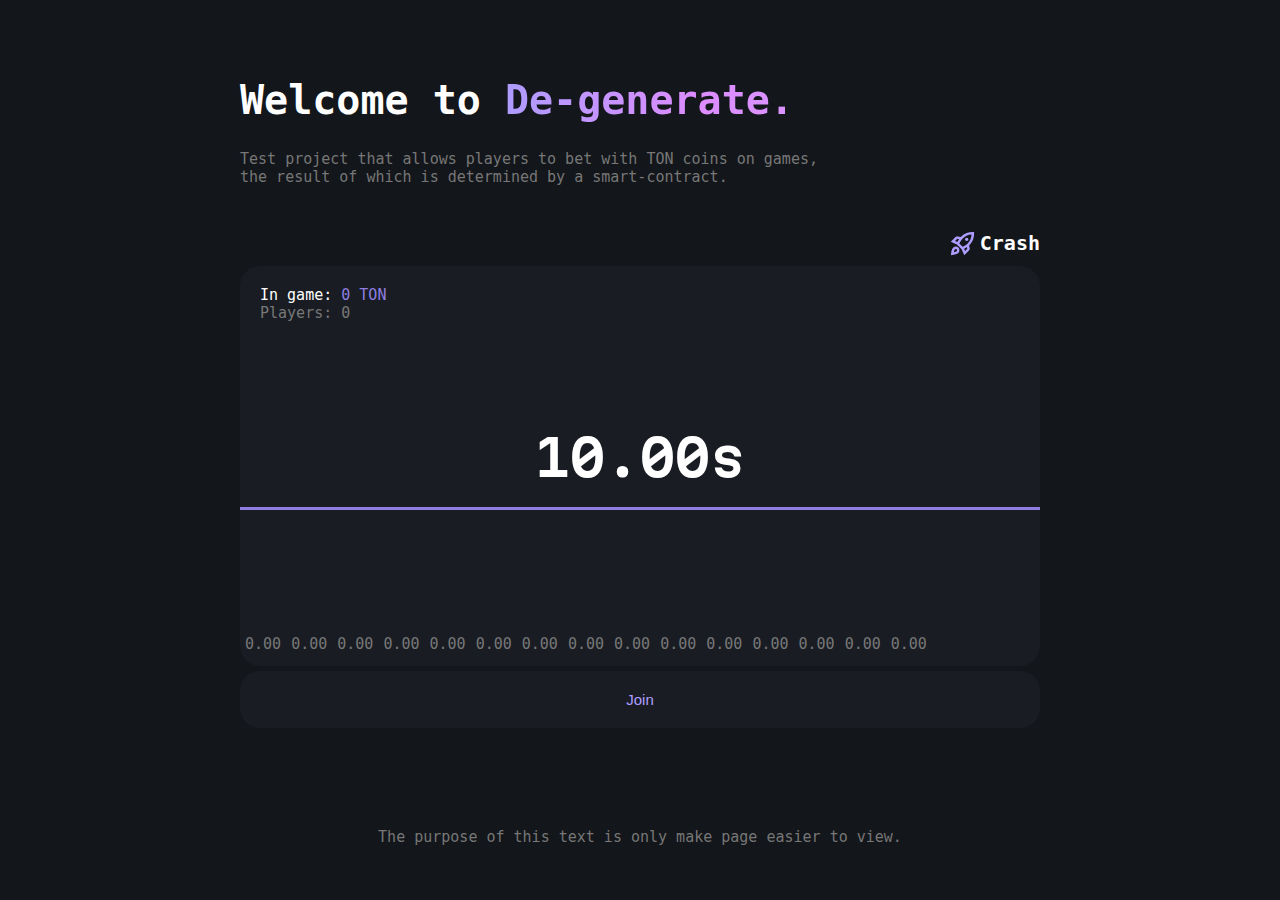
==== index.html @ 36e3625f "Update index.html" ====
<!DOCTYPE html>
<html>
<head>
	<meta charset="utf-8">
	<meta name="viewport" content="width=device-width, initial-scale=1">
	<title>TonLoot — Home</title>
<style type="text/css">
@import url('https://fonts.googleapis.com/css2?family=Martian+Mono:wght@700&display=swap');


body {
	margin: 0;
	padding: 0;
	background-color: #13161a;
	color: #fff;
	font-family: monospace;
	font-size: 15px;
	font-weight: 500;
}

ul, li {
	list-style: none;
	margin: 0;
	padding: 0;
}

a {
	text-decoration: none;
	color: #FFFFFF;	
}

.container {
	max-width: 800px;
	width: 90%;
	margin: 0 auto;
	padding-top: 50px;
}
.mainContent {
	margin-top: 20px;
}
h1 {
	font-size: 40px;
}

:root {  
  --violet_main: rgb(174, 156, 255);
  --violet_dark: rgb(220, 140, 255);
  --pink: rgb(217, 156, 255);
}

@keyframes sex{
	from {
		background-position: 0% center;
	}
	to {
		background-position: 200% center;
	}
}

.tonloot {
	background:linear-gradient(
		to right,
		var(--violet_main),
		var(--violet_dark),
		var(--pink),
		var(--violet_main));
	white-space: nowrap;
	background-size: 200%;
	-webkit-background-clip: text;
  	-webkit-text-fill-color: transparent;
  	animation: sex 4s linear infinite;
}

.aboutSite {
	color: #777;
}
.mainHeadersLinks {
	margin-top: 30px;
}

.aboutGame {
	display: flex;
	align-items: center;
	justify-content: space-between;
	margin-top: 20px;
}

.crashGame {
	padding-top: 10px;
}

.crash {
	display: flex;
	align-items: center;
	margin-left: auto;
}

.crash svg {
	padding-right: 5px;
}

.gameName {
	font-size: 20px;
	font-weight: 800;
}

.timer {
	width: 100%;
	max-height: 400px;
	height: 400px;
	background-color: #191D23;
	margin-top: 10px;
	border-radius: 20px;
  	justify-content: center;
	align-items: center;
}

.timerDisplay {
	text-align: center;
	align-items: center;
	padding-top: 85px;
	overflow: hidden;
}

#seconds {
	font-size: 50px;
	margin: 0 auto;
	font-weight: 600;
	font-family: 'Martian Mono', monospace;
}

.gameCounters {
	padding: 20px;
	font-weight: 300;
}

#bank {
	color: #8F7DE1;
}

.playersDisplay {
		color: #777;
}

.progressBar {
	height: 3px;
	background-color: #8F7DE1;
	width: 100%;
}

#barB {
	height: 3px;
	background-color: #AE9CFF;
	margin-top: -3px;
	width: 70%;
	margin-left: 60px;
	display: none;
}

.bars {
	padding-top: 20px;
}

.lastcoefsList {
	color: #777;
	display: flex;
	margin: 0 auto;
	padding-top: 120px;
	overflow: overlay;
}	

.lastcoefsList::-webkit-scrollbar {
	width: 0;
}

	
.lastcoefsList li {
	padding: 5px;
	display: flex;
}

button {
	background-color: #191D23;
	color: #AE9CFF;
	width: 100%;
	padding: 20px;
	border: none;
	margin-top: 5px;
	font-family: 'Open-Sans', sans-serif;
	font-size: 15px;
	border-radius: 20px;
}

.footer {
	color: #777;
	text-align: center;
	padding-top: 100px;
}

</style>
<title>TonLoot Home</title>
</head>
<body>
<div class="main">
	<div class="container">
		<div class="mainContent">
			<div class="mainHeaders">
				<h1>Welcome to <span class="tonloot">De-generate.</span></h1>
				<p class="aboutSite">Test project that allows players to bet with TON coins on games,<br>the result of which is determined by a smart-contract.</p>
			</div>

			<div class="crashGame">
				<div class="aboutGame">
					<div class="crash">
						<svg xmlns="http://www.w3.org/2000/svg" height="25" viewBox="0 -960 960 960" width="25" fill='#AE9CFF'><path d="m195-575 88 38q15-27 31-55t33-54l-68-13-84 84Zm164 94 126 127q63-32 109-61.5t76-59.5q77-78 114-157t43-191q-112 6-191 43T480-666q-30 30-59.5 76T359-481Zm238-111q-19-19-19-46t19-46q19-18 45.5-18t45.5 18q18 19 18 46t-18 46q-19 18-45.5 18T597-592Zm-19 401 85-84-13-68q-26 17-54 33.5T541-279l37 88Zm348-730q7 166-38.5 286T745-417q-3 2-6 5.5t-5 5.5l22 112q5 24-2.5 46.5T729-208L547-25 446-260 264-442 29-543l184-182q17-17 39-24.5t46-2.5l112 22q2-2 5-4l6-4q98-99 218.5-144.5T926-921ZM118-321q43-43 102.5-43T322-322q41 41 41 101t-42 102q-33 33-102 54T34-33q11-116 31.5-186T118-321Zm67 67q-13 14-20.5 38T149-148q44-8 68-16.5t37-21.5q16-13 15.5-33.5T255-256q-16-14-36.5-13.5T185-254Z"/></svg>					
						<div class='gameName'>
							Crash
						</div>
					</div>
				</div>
				<div class="timer">
					<div class="gameCounters">
						<div class="bankDisplay">In game: <span id="bank">0 TON</span></div>
						<div class="playersDisplay">Players: <span id="players">0</span></div>
					</div>
					<div class="timerDisplay">					
						<div id='seconds'>10.00s</div>
						<div class="bars">
							<div id = 'barB'></div>
							<div class="progressBar" id = 'bar'></div>
						</div>
						<ul class="lastcoefsList">
							<li id="coef1">0.00</li>
							<li id="coef2">0.00</li>
							<li id="coef3">0.00</li>
							<li id="coef4">0.00</li>
							<li id="coef5">0.00</li>
							<li id="coef6">0.00</li>
							<li id="coef7">0.00</li>
							<li id="coef8">0.00</li>
							<li id="coef9">0.00</li>	
							<li id="coef10">0.00</li>
							<li id="coef11">0.00</li>
							<li id="coef12">0.00</li>
							<li id="coef13">0.00</li>
							<li id="coef14">0.00</li>
							<li id="coef15">0.00</li>							
						</ul>
					</div>
				 </div>	
			   	<button class="button" id = 'timerButton'>Join</button>
				<div class="footer">The purpose of this text is only make page easier to view.</div>			

			</div>
		</div>
	</div>
</div>

 <script type="text/javascript">
let timer;
const timerDisplay = document.getElementById('seconds');
let actualCoef = 1;
document.getElementById('timerButton').addEventListener('click', startTimer);

// функция запуска таймера
function startTimer() {	 
    let timerButton = document.getElementById('timerButton')
    timerButton.style.opacity = '75%';
    timerButton.setAttribute('disabled', '');	
    let gameCoef = Math.random()*5;
    let seconds = 1000; 
    let bar_width = 100;
	  
    timerDisplay.textContent = seconds; 
    timer = setInterval(() => {   
	timerDisplay.style.color = '#fff';
	bar_width = bar_width-0.1; 
	seconds--;
	document.getElementById('bar').style.width = bar_width + '%'; 
	players.innerHTML = '1';
	timerDisplay.textContent = (seconds/100).toFixed(2) + 's';
	// когда таймер доходит до нуля
	if (seconds === 0) {
	    clearInterval(timer);
	    timerDisplay.innerHTML = 'x1.00';
	    timerDisplay.style.color = '#8F7DE1';
	    let test = setInterval(function coefCounter(){
	        actualCoef += 0.01;
	        timerDisplay.innerHTML = 'x' + actualCoef.toFixed(2);
		console.log(gameCoef)
		if (actualCoef > gameCoef){
		    clearInterval(test);
		    timerDisplay.innerHTML = 'x' + gameCoef.toFixed(2)
		    timerDisplay.style.color = '#FF004D';			
		    timerButton.removeAttribute('disabled');
	   	    timerButton.style.opacity = '100%';
	   	    document.getElementById('coef1').innerHTML = gameCoef.toFixed(2);  
		   	document.getElementById('coef1').style.color = '#8F7DE1'
		    actualCoef = 1;}
		if (gameCoef<1.01){		
		    clearInterval(test);
		    timerDisplay.innerHTML = 'x1.00';
		   	document.getElementById('coef1').innerHTML = 'x1.00'
		   	document.getElementById('coef1').style.color = '#FF004D'
		    timerDisplay.style.color = '#FF004D';			
		    timerButton.removeAttribute('disabled');
		    timerButton.style.opacity = '100%';
		    actualCoef = 1;}
		}, 150)}
	}, 10);}
</script>

</body>
</html>
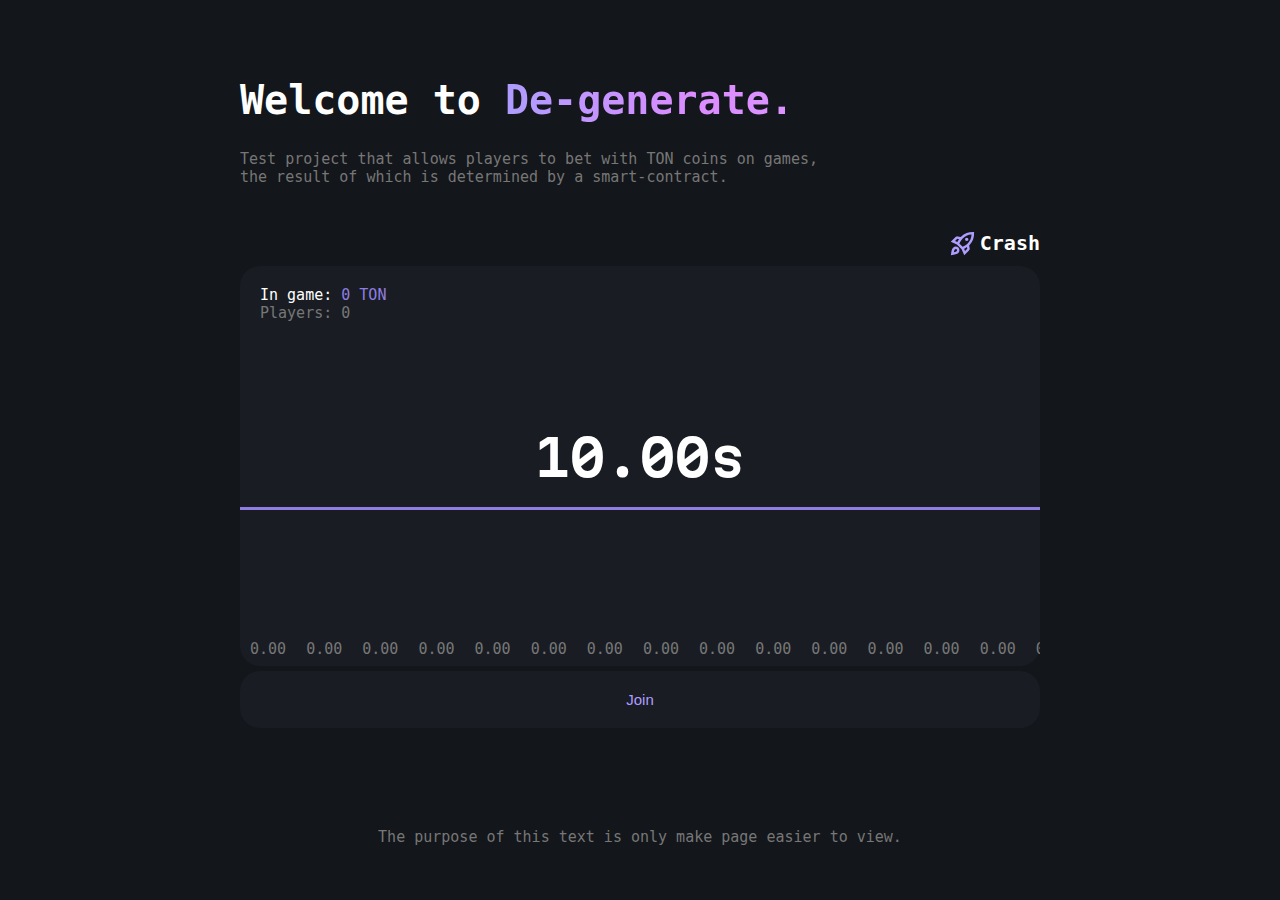
==== commit ed37998b: "Update index.html" ====
--- a/index.html
+++ b/index.html
@@ -175,8 +175,7 @@
 
 	
 .lastcoefsList li {
-	padding: 5px;
-	display: flex;
+	padding: 10px;
 }
 
 button {
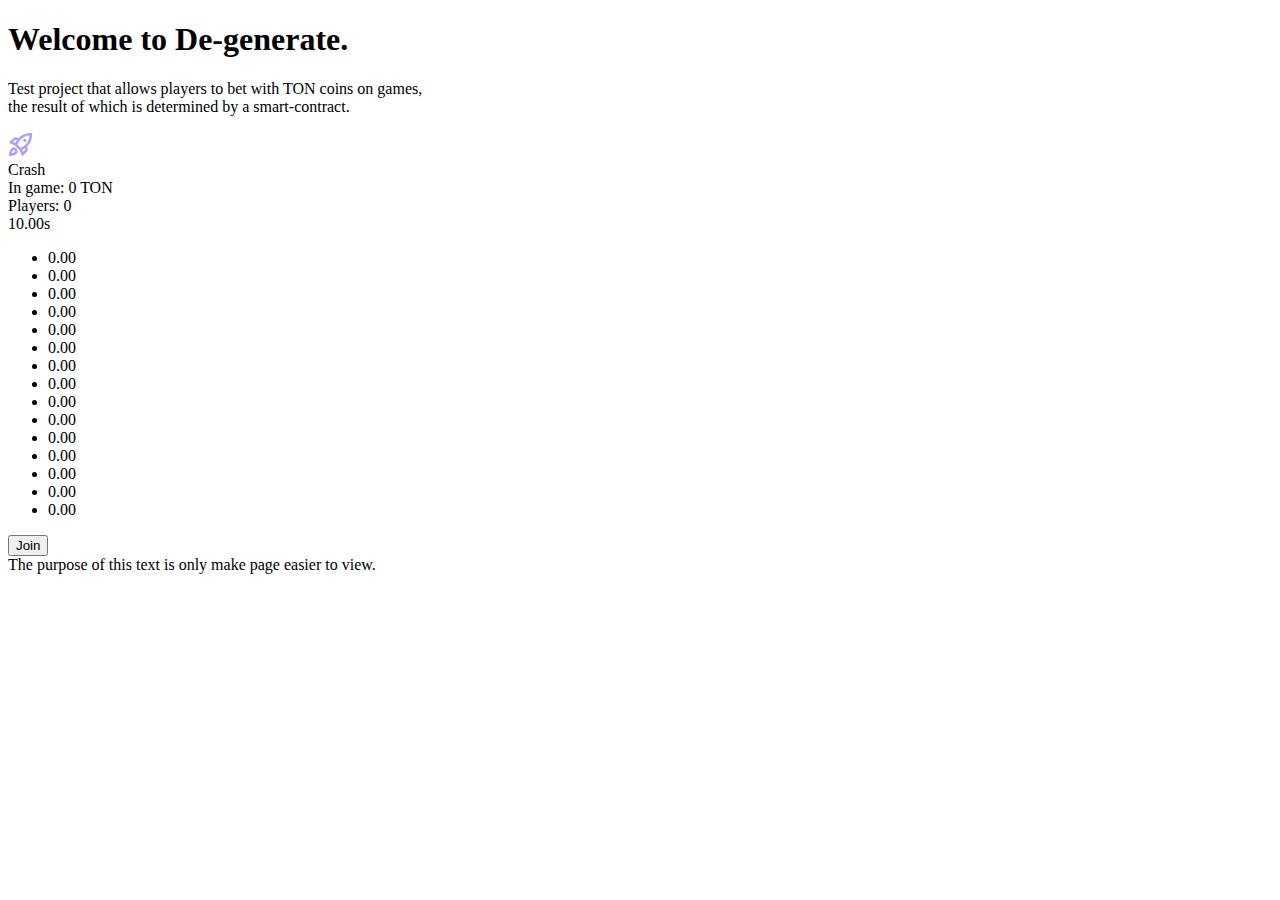
==== commit 514fe2ec: "Update index.html" ====
--- a/index.html
+++ b/index.html
@@ -4,197 +4,7 @@
 	<meta charset="utf-8">
 	<meta name="viewport" content="width=device-width, initial-scale=1">
 	<title>TonLoot — Home</title>
-<style type="text/css">
-@import url('https://fonts.googleapis.com/css2?family=Martian+Mono:wght@700&display=swap');
-
-
-body {
-	margin: 0;
-	padding: 0;
-	background-color: #13161a;
-	color: #fff;
-	font-family: monospace;
-	font-size: 15px;
-	font-weight: 500;
-}
-
-ul, li {
-	list-style: none;
-	margin: 0;
-	padding: 0;
-}
-
-a {
-	text-decoration: none;
-	color: #FFFFFF;	
-}
-
-.container {
-	max-width: 800px;
-	width: 90%;
-	margin: 0 auto;
-	padding-top: 50px;
-}
-.mainContent {
-	margin-top: 20px;
-}
-h1 {
-	font-size: 40px;
-}
-
-:root {  
-  --violet_main: rgb(174, 156, 255);
-  --violet_dark: rgb(220, 140, 255);
-  --pink: rgb(217, 156, 255);
-}
-
-@keyframes sex{
-	from {
-		background-position: 0% center;
-	}
-	to {
-		background-position: 200% center;
-	}
-}
-
-.tonloot {
-	background:linear-gradient(
-		to right,
-		var(--violet_main),
-		var(--violet_dark),
-		var(--pink),
-		var(--violet_main));
-	white-space: nowrap;
-	background-size: 200%;
-	-webkit-background-clip: text;
-  	-webkit-text-fill-color: transparent;
-  	animation: sex 4s linear infinite;
-}
-
-.aboutSite {
-	color: #777;
-}
-.mainHeadersLinks {
-	margin-top: 30px;
-}
-
-.aboutGame {
-	display: flex;
-	align-items: center;
-	justify-content: space-between;
-	margin-top: 20px;
-}
-
-.crashGame {
-	padding-top: 10px;
-}
-
-.crash {
-	display: flex;
-	align-items: center;
-	margin-left: auto;
-}
-
-.crash svg {
-	padding-right: 5px;
-}
-
-.gameName {
-	font-size: 20px;
-	font-weight: 800;
-}
-
-.timer {
-	width: 100%;
-	max-height: 400px;
-	height: 400px;
-	background-color: #191D23;
-	margin-top: 10px;
-	border-radius: 20px;
-  	justify-content: center;
-	align-items: center;
-}
-
-.timerDisplay {
-	text-align: center;
-	align-items: center;
-	padding-top: 85px;
-	overflow: hidden;
-}
-
-#seconds {
-	font-size: 50px;
-	margin: 0 auto;
-	font-weight: 600;
-	font-family: 'Martian Mono', monospace;
-}
-
-.gameCounters {
-	padding: 20px;
-	font-weight: 300;
-}
-
-#bank {
-	color: #8F7DE1;
-}
-
-.playersDisplay {
-		color: #777;
-}
-
-.progressBar {
-	height: 3px;
-	background-color: #8F7DE1;
-	width: 100%;
-}
-
-#barB {
-	height: 3px;
-	background-color: #AE9CFF;
-	margin-top: -3px;
-	width: 70%;
-	margin-left: 60px;
-	display: none;
-}
-
-.bars {
-	padding-top: 20px;
-}
-
-.lastcoefsList {
-	color: #777;
-	display: flex;
-	margin: 0 auto;
-	padding-top: 120px;
-	overflow: overlay;
-}	
-
-.lastcoefsList::-webkit-scrollbar {
-	width: 0;
-}
-
-	
-.lastcoefsList li {
-	padding: 10px;
-}
-
-button {
-	background-color: #191D23;
-	color: #AE9CFF;
-	width: 100%;
-	padding: 20px;
-	border: none;
-	margin-top: 5px;
-	font-family: 'Open-Sans', sans-serif;
-	font-size: 15px;
-	border-radius: 20px;
-}
-
-.footer {
-	color: #777;
-	text-align: center;
-	padding-top: 100px;
-}
+<link rel="stylesheet" href="index.css">
 
 </style>
 <title>TonLoot Home</title>
@@ -255,59 +65,7 @@
 	</div>
 </div>
 
- <script type="text/javascript">
-let timer;
-const timerDisplay = document.getElementById('seconds');
-let actualCoef = 1;
-document.getElementById('timerButton').addEventListener('click', startTimer);
-
-// функция запуска таймера
-function startTimer() {	 
-    let timerButton = document.getElementById('timerButton')
-    timerButton.style.opacity = '75%';
-    timerButton.setAttribute('disabled', '');	
-    let gameCoef = Math.random()*5;
-    let seconds = 1000; 
-    let bar_width = 100;
-	  
-    timerDisplay.textContent = seconds; 
-    timer = setInterval(() => {   
-	timerDisplay.style.color = '#fff';
-	bar_width = bar_width-0.1; 
-	seconds--;
-	document.getElementById('bar').style.width = bar_width + '%'; 
-	players.innerHTML = '1';
-	timerDisplay.textContent = (seconds/100).toFixed(2) + 's';
-	// когда таймер доходит до нуля
-	if (seconds === 0) {
-	    clearInterval(timer);
-	    timerDisplay.innerHTML = 'x1.00';
-	    timerDisplay.style.color = '#8F7DE1';
-	    let test = setInterval(function coefCounter(){
-	        actualCoef += 0.01;
-	        timerDisplay.innerHTML = 'x' + actualCoef.toFixed(2);
-		console.log(gameCoef)
-		if (actualCoef > gameCoef){
-		    clearInterval(test);
-		    timerDisplay.innerHTML = 'x' + gameCoef.toFixed(2)
-		    timerDisplay.style.color = '#FF004D';			
-		    timerButton.removeAttribute('disabled');
-	   	    timerButton.style.opacity = '100%';
-	   	    document.getElementById('coef1').innerHTML = gameCoef.toFixed(2);  
-		   	document.getElementById('coef1').style.color = '#8F7DE1'
-		    actualCoef = 1;}
-		if (gameCoef<1.01){		
-		    clearInterval(test);
-		    timerDisplay.innerHTML = 'x1.00';
-		   	document.getElementById('coef1').innerHTML = 'x1.00'
-		   	document.getElementById('coef1').style.color = '#FF004D'
-		    timerDisplay.style.color = '#FF004D';			
-		    timerButton.removeAttribute('disabled');
-		    timerButton.style.opacity = '100%';
-		    actualCoef = 1;}
-		}, 150)}
-	}, 10);}
-</script>
+<script src="index.js"></script>
 
 </body>
 </html>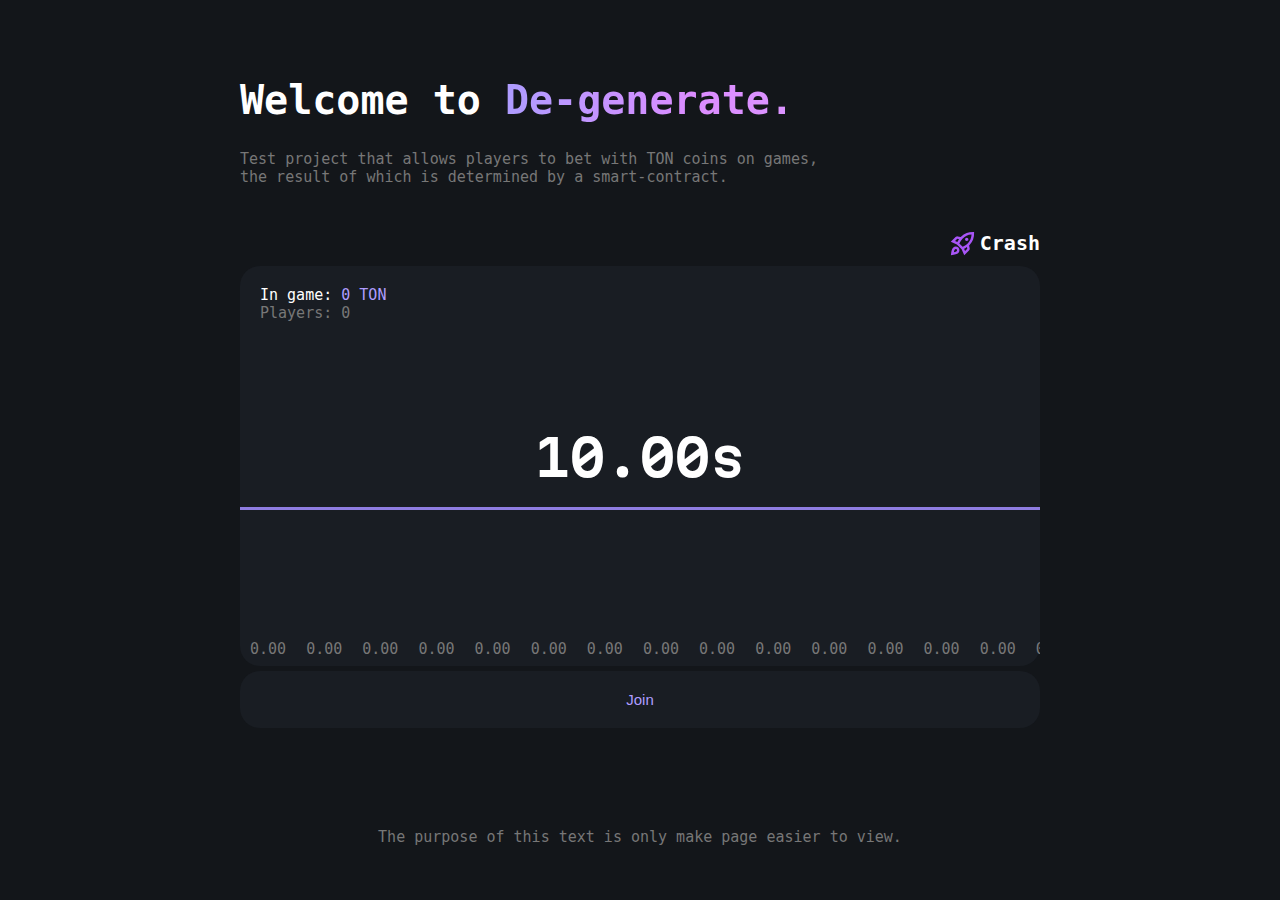
==== commit 658f5a00: "Update index.html" ====
--- a/index.html
+++ b/index.html
@@ -21,7 +21,7 @@
 			<div class="crashGame">
 				<div class="aboutGame">
 					<div class="crash">
-						<svg xmlns="http://www.w3.org/2000/svg" height="25" viewBox="0 -960 960 960" width="25" fill='#AE9CFF'><path d="m195-575 88 38q15-27 31-55t33-54l-68-13-84 84Zm164 94 126 127q63-32 109-61.5t76-59.5q77-78 114-157t43-191q-112 6-191 43T480-666q-30 30-59.5 76T359-481Zm238-111q-19-19-19-46t19-46q19-18 45.5-18t45.5 18q18 19 18 46t-18 46q-19 18-45.5 18T597-592Zm-19 401 85-84-13-68q-26 17-54 33.5T541-279l37 88Zm348-730q7 166-38.5 286T745-417q-3 2-6 5.5t-5 5.5l22 112q5 24-2.5 46.5T729-208L547-25 446-260 264-442 29-543l184-182q17-17 39-24.5t46-2.5l112 22q2-2 5-4l6-4q98-99 218.5-144.5T926-921ZM118-321q43-43 102.5-43T322-322q41 41 41 101t-42 102q-33 33-102 54T34-33q11-116 31.5-186T118-321Zm67 67q-13 14-20.5 38T149-148q44-8 68-16.5t37-21.5q16-13 15.5-33.5T255-256q-16-14-36.5-13.5T185-254Z"/></svg>					
+						<svg xmlns="http://www.w3.org/2000/svg" height="25" viewBox="0 -960 960 960" width="25" fill='#a855f7'><path d="m195-575 88 38q15-27 31-55t33-54l-68-13-84 84Zm164 94 126 127q63-32 109-61.5t76-59.5q77-78 114-157t43-191q-112 6-191 43T480-666q-30 30-59.5 76T359-481Zm238-111q-19-19-19-46t19-46q19-18 45.5-18t45.5 18q18 19 18 46t-18 46q-19 18-45.5 18T597-592Zm-19 401 85-84-13-68q-26 17-54 33.5T541-279l37 88Zm348-730q7 166-38.5 286T745-417q-3 2-6 5.5t-5 5.5l22 112q5 24-2.5 46.5T729-208L547-25 446-260 264-442 29-543l184-182q17-17 39-24.5t46-2.5l112 22q2-2 5-4l6-4q98-99 218.5-144.5T926-921ZM118-321q43-43 102.5-43T322-322q41 41 41 101t-42 102q-33 33-102 54T34-33q11-116 31.5-186T118-321Zm67 67q-13 14-20.5 38T149-148q44-8 68-16.5t37-21.5q16-13 15.5-33.5T255-256q-16-14-36.5-13.5T185-254Z"/></svg>					
 						<div class='gameName'>
 							Crash
 						</div>
--- a/index.css
+++ b/index.css
@@ -0,0 +1,182 @@
+@import url('https://fonts.googleapis.com/css2?family=Martian+Mono:wght@700&display=swap');
+
+body {
+	margin: 0;
+	padding: 0;
+	background-color: #13161a;
+	color: #fff;
+	font-family: monospace;
+	font-size: 15px;
+	font-weight: 500;
+}
+
+ul, li {
+	list-style: none;
+	margin: 0;
+	padding: 0;
+}
+
+a {
+	text-decoration: none;
+	color: #FFFFFF;	
+}
+
+.container {
+	max-width: 800px;
+	width: 90%;
+	margin: 0 auto;
+	padding-top: 50px;
+}
+.mainContent {
+	margin-top: 20px;
+}
+h1 {
+	font-size: 40px;
+}
+
+:root {  
+  --violet_main: rgb(174, 156, 255);
+  --violet_dark: rgb(220, 140, 255);
+  --pink: rgb(217, 156, 255);
+  --gray: #777;
+}
+
+@keyframes sex{
+	from {
+		background-position: 0% center;
+	}
+	to {
+		background-position: 200% center;
+	}
+}
+
+.tonloot {
+	background:linear-gradient(
+		to right,
+		var(--violet_main),
+		var(--violet_dark),
+		var(--pink),
+		var(--violet_main));
+	white-space: nowrap;
+	background-size: 200%;
+	-webkit-background-clip: text;
+  	-webkit-text-fill-color: transparent;
+  	animation: sex 4s linear infinite;
+}
+
+.aboutSite {
+	color: var(--gray);
+}
+.mainHeadersLinks {
+	margin-top: 30px;
+}
+
+.aboutGame {
+	display: flex;
+	align-items: center;
+	justify-content: space-between;
+	margin-top: 20px;
+}
+
+.crashGame {
+	padding-top: 10px;
+}
+
+.crash {
+	display: flex;
+	align-items: center;
+	margin-left: auto;
+}
+
+.crash svg {
+	padding-right: 5px;
+}
+
+.gameName {
+	font-size: 20px;
+	font-weight: 800;
+}
+
+.timer {
+	width: 100%;
+	max-height: 400px;
+	height: 400px;
+	background-color: #191D23;
+	margin-top: 10px;
+	border-radius: 20px;
+  	justify-content: center;
+	align-items: center;
+}
+
+.timerDisplay {
+	text-align: center;
+	align-items: center;
+	padding-top: 85px;
+	overflow: hidden;
+}
+
+#seconds {
+	font-size: 50px;
+	margin: 0 auto;
+	font-weight: 600;
+	font-family: 'Martian Mono', monospace;
+}
+
+.gameCounters {
+	padding: 20px;
+	font-weight: 300;
+}
+
+#bank {
+	color: var(--violet_main);
+}
+
+.playersDisplay {
+		color: #777;
+}
+
+.progressBar {
+	height: 3px;
+	background-color: #8F7DE1;
+	width: 100%;
+}
+
+.bars {
+	padding-top: 20px;
+}
+
+.lastcoefsList {
+	color: var(--gray);
+	display: flex;
+	text-align: center;
+	margin: 0 auto;
+	padding-top: 120px;
+	overflow: overlay;
+}	
+
+.lastcoefsList::-webkit-scrollbar {
+	width: 0;
+}
+
+	
+.lastcoefsList li {
+	padding: 10px;
+}
+
+button {
+	background-color: #191D23;
+	color: var(--violet_main);
+	width: 100%;
+	padding: 20px;
+	border: none;
+	margin-top: 5px;
+	font-family: 'Open-Sans', sans-serif;
+	font-size: 15px;
+	border-radius: 20px;
+}
+
+.footer {
+	color: var(--gray);
+	text-align: center;
+	padding-top: 100px;
+}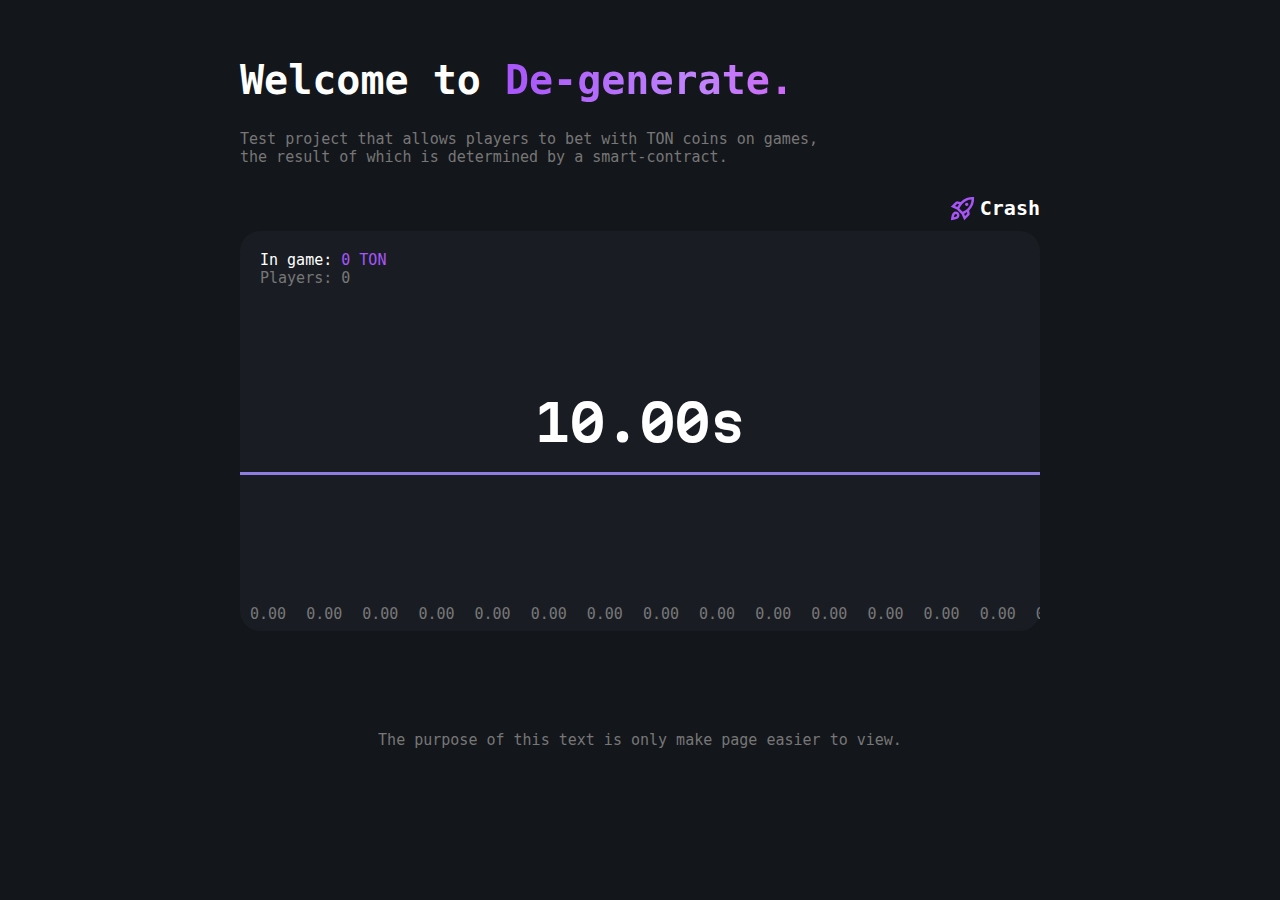
==== commit 3dd7df4b: "Update index.html" ====
--- a/index.html
+++ b/index.html
@@ -56,8 +56,7 @@
 							<li id="coef15">0.00</li>							
 						</ul>
 					</div>
-				 </div>	
-			   	<button class="button" id = 'timerButton'>Join</button>
+				 </div>
 				<div class="footer">The purpose of this text is only make page easier to view.</div>			
 
 			</div>
--- a/index.css
+++ b/index.css
@@ -25,19 +25,17 @@
 	max-width: 800px;
 	width: 90%;
 	margin: 0 auto;
-	padding-top: 50px;
+	padding-top: 30px;
 }
-.mainContent {
-	margin-top: 20px;
-}
+
 h1 {
 	font-size: 40px;
 }
 
 :root {  
-  --violet_main: rgb(174, 156, 255);
-  --violet_dark: rgb(220, 140, 255);
-  --pink: rgb(217, 156, 255);
+  --violet_main: rgb(168, 85, 250);
+  --violet_dark: rgb(192, 132, 252);
+  --pink: rgb(217, 70, 240);
   --gray: #777;
 }
 
@@ -60,8 +58,8 @@
 	white-space: nowrap;
 	background-size: 200%;
 	-webkit-background-clip: text;
-  	-webkit-text-fill-color: transparent;
-  	animation: sex 4s linear infinite;
+  -webkit-text-fill-color: transparent;
+  animation: sex 4s linear infinite;
 }
 
 .aboutSite {
@@ -75,7 +73,7 @@
 	display: flex;
 	align-items: center;
 	justify-content: space-between;
-	margin-top: 20px;
+	margin-top: 5px;
 }
 
 .crashGame {
@@ -104,7 +102,7 @@
 	background-color: #191D23;
 	margin-top: 10px;
 	border-radius: 20px;
-  	justify-content: center;
+  justify-content: center;
 	align-items: center;
 }
 
@@ -158,22 +156,11 @@
 	width: 0;
 }
 
-	
 .lastcoefsList li {
 	padding: 10px;
 }
 
-button {
-	background-color: #191D23;
-	color: var(--violet_main);
-	width: 100%;
-	padding: 20px;
-	border: none;
-	margin-top: 5px;
-	font-family: 'Open-Sans', sans-serif;
-	font-size: 15px;
-	border-radius: 20px;
-}
+
 
 .footer {
 	color: var(--gray);
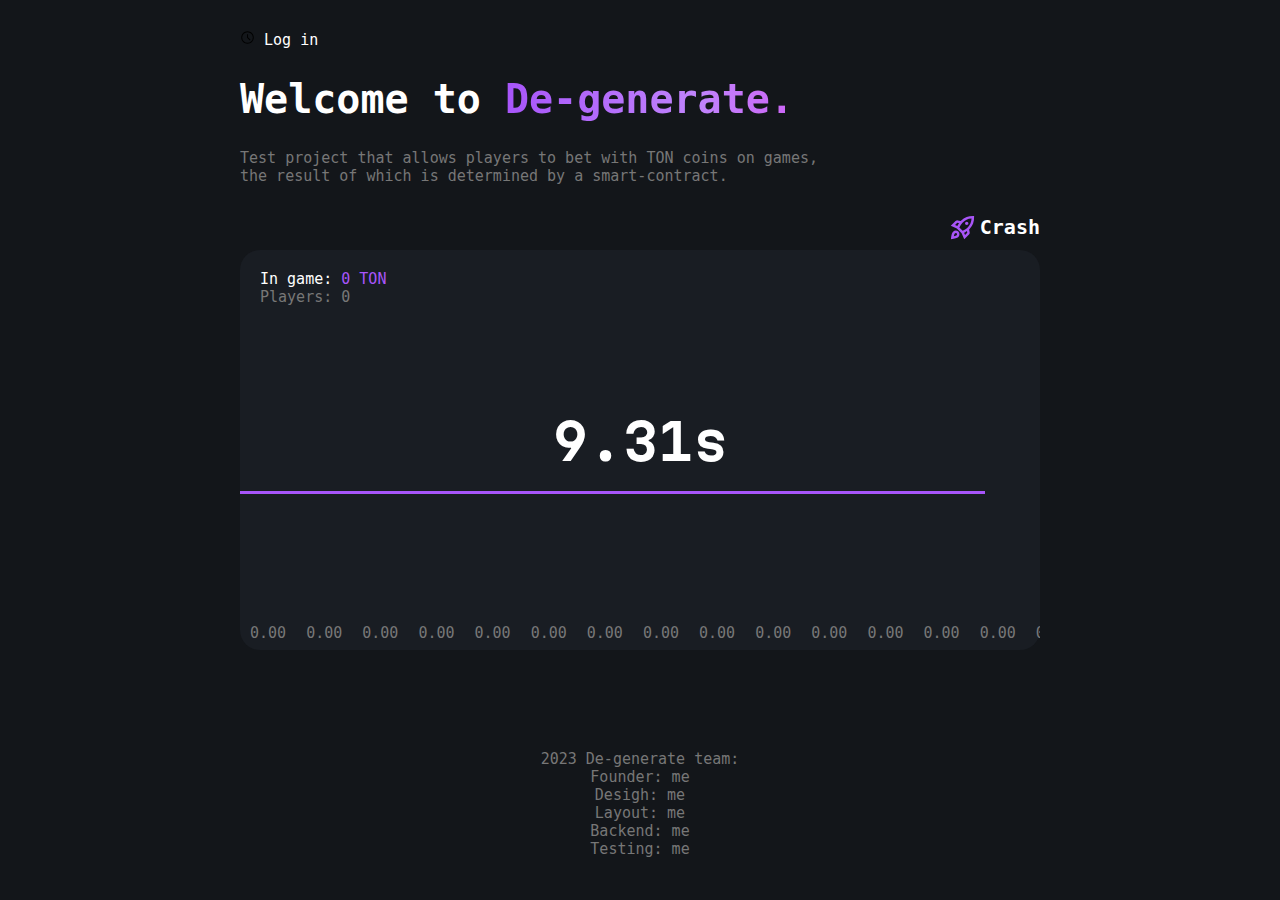
==== commit 8ba06264: "Update index.html" ====
--- a/index.html
+++ b/index.html
@@ -13,6 +13,11 @@
 <div class="main">
 	<div class="container">
 		<div class="mainContent">
+			<a class="logIn" href="#">
+				<svg xmlns="http://www.w3.org/2000/svg" height="15" viewBox="0 -960 960 960" width="15"><path d="m627-287 45-45-159-160v-201h-60v225l174 181ZM480-80q-82 0-155-31.5t-127.5-86Q143-252 111.5-325T80-480q0-82 31.5-155t86-127.5Q252-817 325-848.5T480-880q82 0 155 31.5t127.5 86Q817-708 848.5-635T880-480q0 82-31.5 155t-86 127.5Q708-143 635-111.5T480-80Zm0-400Zm0 340q140 0 240-100t100-240q0-140-100-240T480-820q-140 0-240 100T140-480q0 140 100 240t240 100Z"/></svg>
+				Log in
+			</a>
+
 			<div class="mainHeaders">
 				<h1>Welcome to <span class="tonloot">De-generate.</span></h1>
 				<p class="aboutSite">Test project that allows players to bet with TON coins on games,<br>the result of which is determined by a smart-contract.</p>
@@ -56,9 +61,28 @@
 							<li id="coef15">0.00</li>							
 						</ul>
 					</div>
+
 				 </div>
-				<div class="footer">The purpose of this text is only make page easier to view.</div>			
-
+				<ul class="footer">
+					<li>
+						2023 De-generate team:
+					</li>
+					<li>
+						Founder: me
+					</li>				
+					<li>
+						Desigh: me
+					</li>
+					<li>
+						Layout: me
+					</li>
+					<li>
+						Backend: me
+					</li>
+					<li>
+						Testing: me
+					</li>
+				</ul>		
 			</div>
 		</div>
 	</div>
--- a/index.css
+++ b/index.css
@@ -135,7 +135,7 @@
 
 .progressBar {
 	height: 3px;
-	background-color: #8F7DE1;
+	background-color: #A855FA;
 	width: 100%;
 }
 
@@ -160,8 +160,6 @@
 	padding: 10px;
 }
 
-
-
 .footer {
 	color: var(--gray);
 	text-align: center;
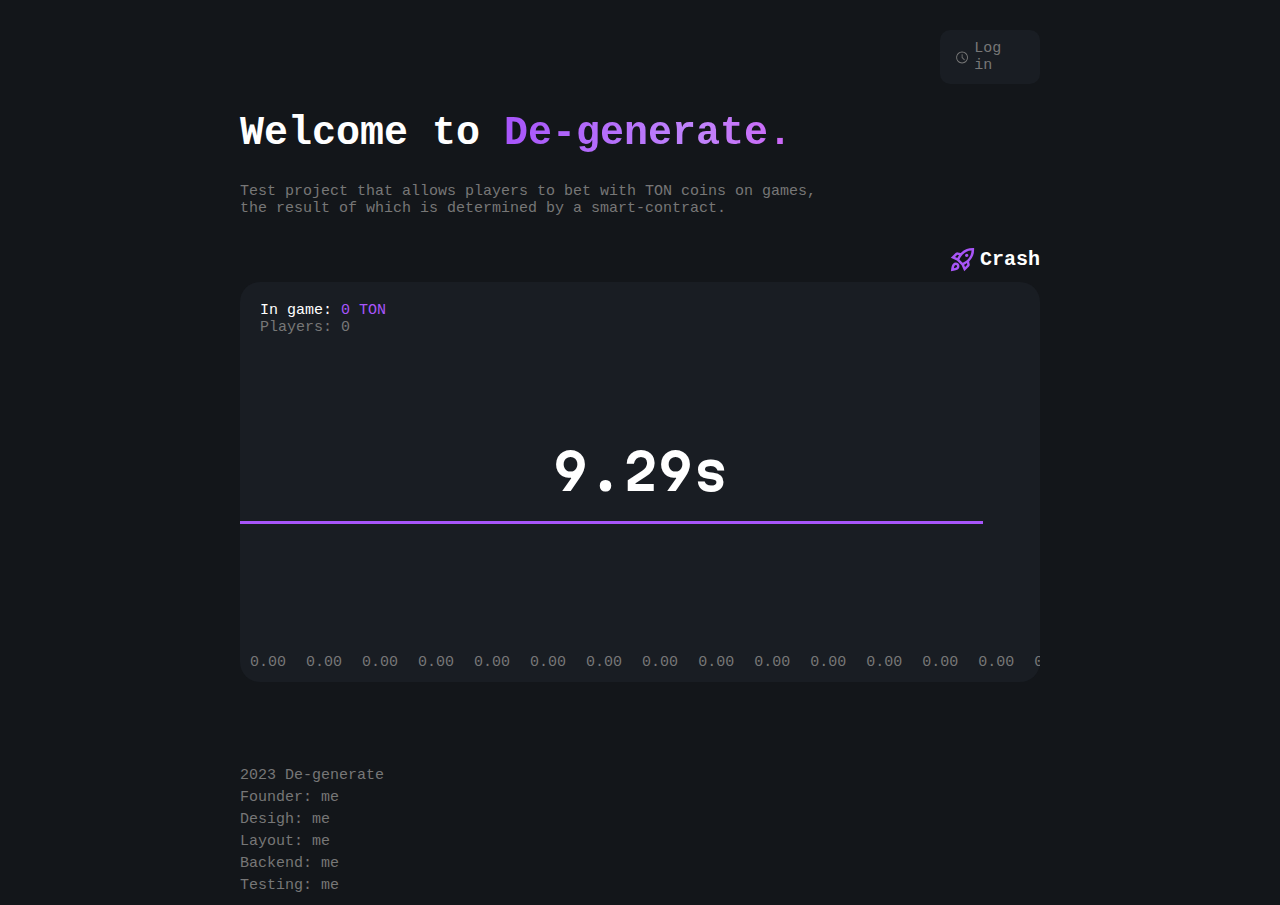
==== commit 9f07d44a: "Update index.html" ====
--- a/index.html
+++ b/index.html
@@ -65,7 +65,7 @@
 				 </div>
 				<ul class="footer">
 					<li>
-						2023 De-generate team:
+						2023 De-generate
 					</li>
 					<li>
 						Founder: me
--- a/index.css
+++ b/index.css
@@ -37,7 +37,24 @@
   --violet_dark: rgb(192, 132, 252);
   --pink: rgb(217, 70, 240);
   --gray: #777;
-}
+  --dark_gray: #191D23;
+}
+
+.logIn {
+	background-color: var(--dark_gray);
+	color: var(--gray);
+	padding: 10px 15px 10px 15px;
+	border-radius: 10px;
+	display: flex;
+	align-items: center;
+	margin-left: auto;
+	max-width: 70px;
+}
+.logIn svg {
+	fill: var(--gray);
+	padding-right: 5px;
+}
+
 
 @keyframes sex{
 	from {
@@ -142,6 +159,19 @@
 .bars {
 	padding-top: 20px;
 }
+#rocket{
+	margin-top: -20px;
+	animation: rocketFlying 0.2s ease infinite;
+}
+
+@keyframes rocketFlying{
+	0%, 100% {
+		transform: translateY(-1px);
+	}
+	50% {
+		transform: translateY(1px);
+	}
+}
 
 .lastcoefsList {
 	color: var(--gray);
@@ -162,6 +192,9 @@
 
 .footer {
 	color: var(--gray);
-	text-align: center;
-	padding-top: 100px;
+	padding-top: 80px;
+}
+
+.footer li {
+	padding-top: 5px;
 }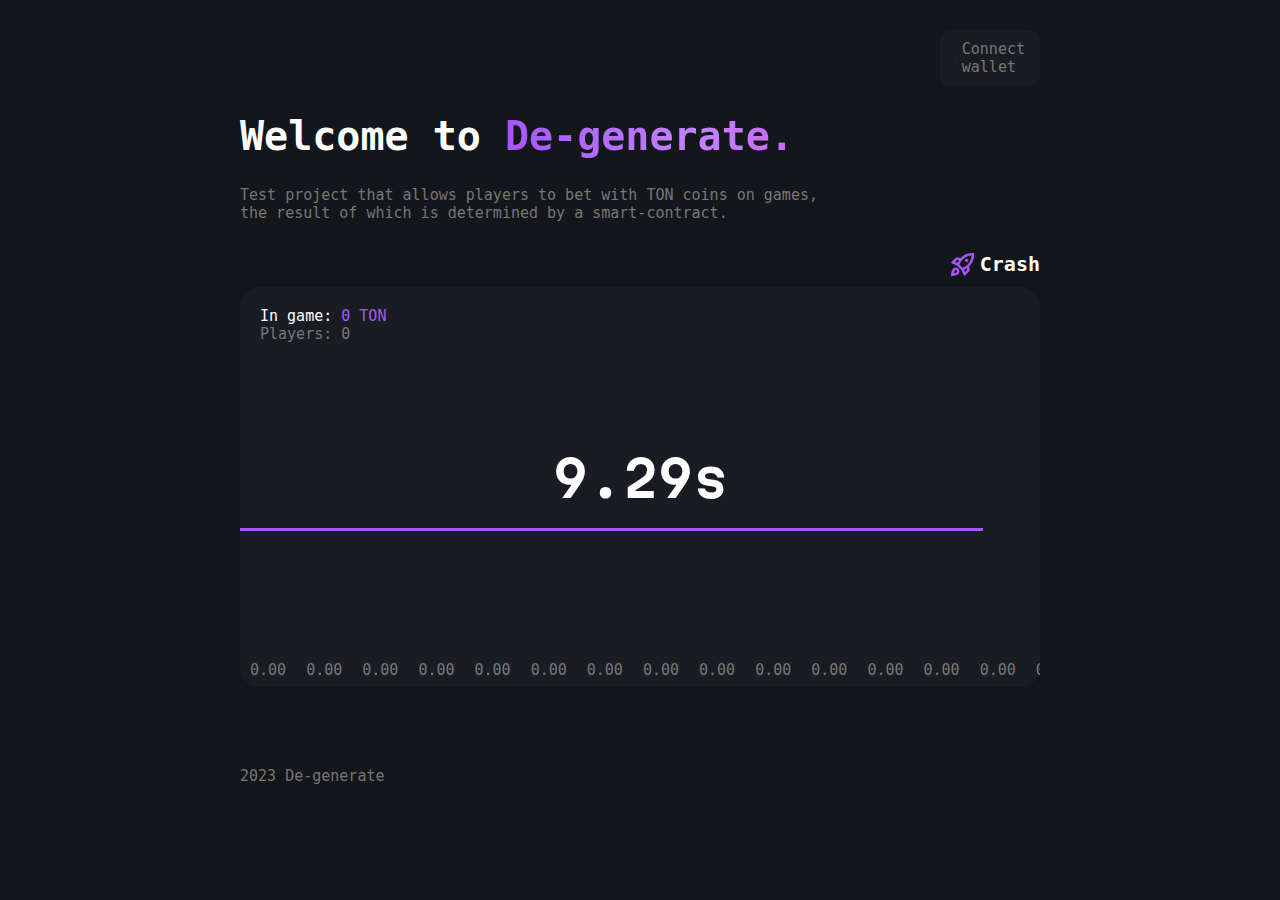
==== commit 2c1ea740: "Update index.html" ====
--- a/index.html
+++ b/index.html
@@ -2,7 +2,7 @@
 <html>
 <head>
 	<meta charset="utf-8">
-	<meta name="viewport" content="width=device-width, initial-scale=1">
+	<meta name="viewport" content="width=device-width, initial-scale=1.0, maximum-scale=1.0, user-scalable=no">
 	<title>TonLoot — Home</title>
 <link rel="stylesheet" href="index.css">
 
@@ -15,7 +15,7 @@
 		<div class="mainContent">
 			<a class="logIn" href="#">
 				<svg xmlns="http://www.w3.org/2000/svg" height="15" viewBox="0 -960 960 960" width="15"><path d="m627-287 45-45-159-160v-201h-60v225l174 181ZM480-80q-82 0-155-31.5t-127.5-86Q143-252 111.5-325T80-480q0-82 31.5-155t86-127.5Q252-817 325-848.5T480-880q82 0 155 31.5t127.5 86Q817-708 848.5-635T880-480q0 82-31.5 155t-86 127.5Q708-143 635-111.5T480-80Zm0-400Zm0 340q140 0 240-100t100-240q0-140-100-240T480-820q-140 0-240 100T140-480q0 140 100 240t240 100Z"/></svg>
-				Log in
+				Connect wallet
 			</a>
 
 			<div class="mainHeaders">
@@ -63,26 +63,9 @@
 					</div>
 
 				 </div>
-				<ul class="footer">
-					<li>
-						2023 De-generate
-					</li>
-					<li>
-						Founder: me
-					</li>				
-					<li>
-						Desigh: me
-					</li>
-					<li>
-						Layout: me
-					</li>
-					<li>
-						Backend: me
-					</li>
-					<li>
-						Testing: me
-					</li>
-				</ul>		
+				<div class="footer">
+					2023 De-generate
+				</div>		
 			</div>
 		</div>
 	</div>
